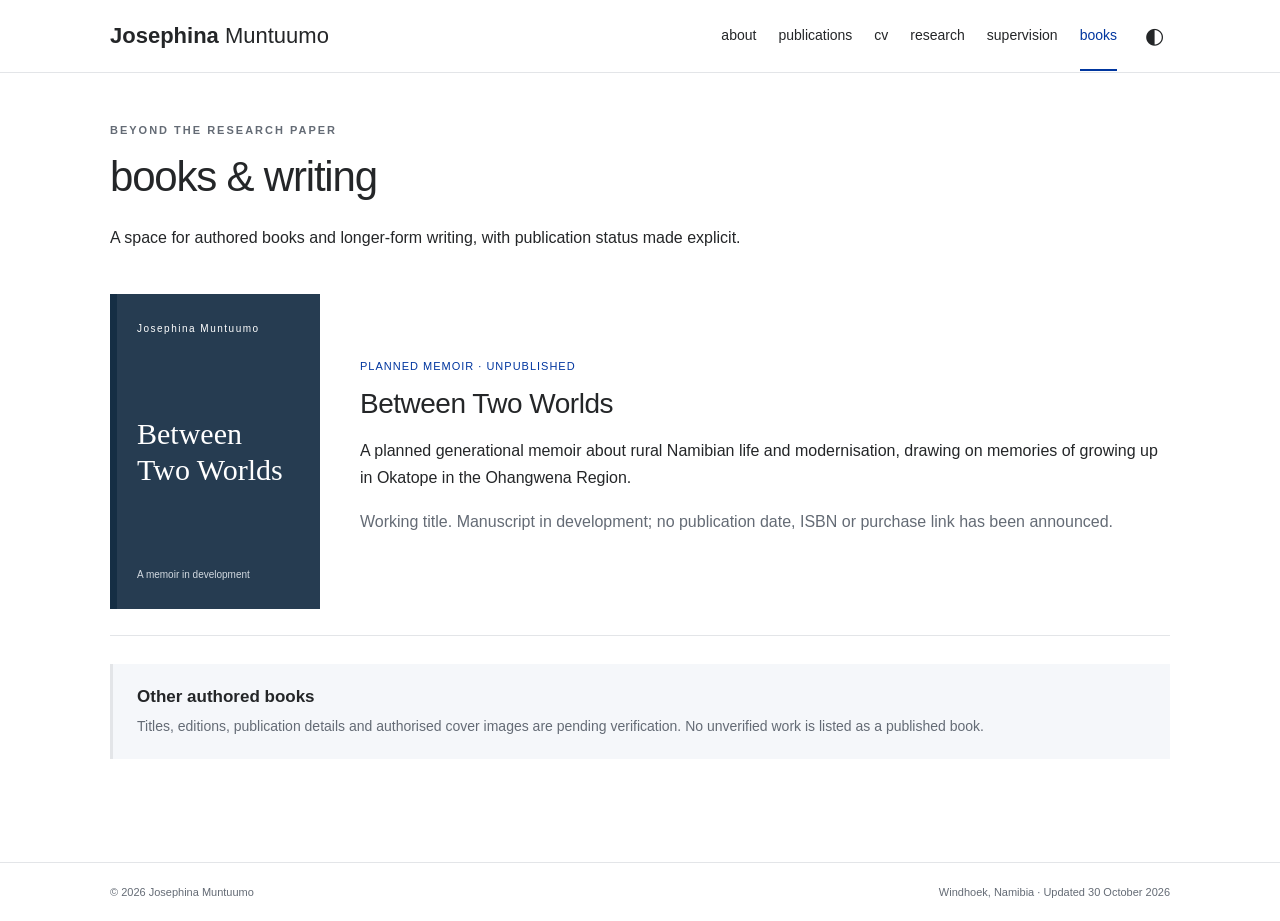
==== books.html @ fdb1cbf7 "Add files via upload" ====
<!doctype html><html lang="en"><head><meta charset="utf-8"><meta name="viewport" content="width=device-width,initial-scale=1"><meta name="description" content="Josephina Muntuumo: academic profile, research, publications and teaching in Namibia."><title>Books & writing · Josephina Muntuumo</title><link rel="icon" href="assets/favicon.svg" type="image/svg+xml"><link rel="stylesheet" href="assets/style.css"><script defer src="assets/site.js"></script></head><body><a class="skip" href="#main">Skip to content</a><header><nav class="wrap" aria-label="Main navigation"><a class="brand" href="index.html"><strong>Josephina</strong> Muntuumo</a><button class="menu" aria-label="Open navigation" aria-expanded="false">☰</button><div class="navlinks"><a href="index.html" >about</a><a href="publications.html" >publications</a><a href="cv.html" >cv</a><a href="research.html" >research</a><a href="supervision.html" >supervision</a><a href="books.html" aria-current="page">books</a><button class="theme" aria-label="Switch colour theme">◐</button></div></nav></header><main id="main" class="wrap"><p class="eyebrow">Beyond the research paper</p><h1>books & writing</h1><p>A space for authored books and longer-form writing, with publication status made explicit.</p><article class="entry book"><div class="book-cover" aria-hidden="true"><span>Josephina Muntuumo</span><strong>Between<br>Two Worlds</strong><small>A memoir in development</small></div><div><span class="status">Planned memoir · unpublished</span><h2>Between Two Worlds</h2><p>A planned generational memoir about rural Namibian life and modernisation, drawing on memories of growing up in Okatope in the Ohangwena Region.</p><p class="muted">Working title. Manuscript in development; no publication date, ISBN or purchase link has been announced.</p></div></article><div class="placeholder"><h3>Other authored books</h3><p>Titles, editions, publication details and authorised cover images are pending verification. No unverified work is listed as a published book.</p></div></main><footer><div class="wrap"><span>© 2026 Josephina Muntuumo</span><span>Windhoek, Namibia · Updated 30 October 2026</span></div></footer></body></html>
---- assets/style.css ----
*{box-sizing:border-box}html{scroll-behavior:smooth;scroll-padding-top:90px}body{--bg:#fff;--text:#242628;--muted:#646b75;--line:#e3e5e8;--accent:#00369f;--soft:#f5f7fa;margin:0;color:var(--text);background:var(--bg);font:16px/1.7 Arial,Helvetica,sans-serif;font-weight:400}body.dark{--bg:#1c1c1d;--text:#e8e8e8;--muted:#afb5bf;--line:#424246;--accent:#97baff;--soft:#26292e}.wrap{width:min(1060px,calc(100% - 48px));margin:auto}header{border-bottom:1px solid var(--line);background:var(--bg);position:sticky;top:0;z-index:10}nav{display:flex;align-items:center;justify-content:space-between;min-height:72px;gap:25px}.brand{font-size:22px;font-weight:300;white-space:nowrap;color:var(--text)}.brand strong{font-weight:700}.navlinks{display:flex;align-items:center;gap:22px}.navlinks a{font-size:14px;color:var(--text);padding:23px 0;position:relative}.navlinks a[aria-current]{color:var(--accent)}.navlinks a[aria-current]:after{content:'';height:2px;position:absolute;bottom:0;left:0;right:0;background:var(--accent)}a{color:var(--accent);text-decoration:none}a:hover{text-decoration:underline}button{font:inherit;cursor:pointer}a:focus-visible,button:focus-visible{outline:3px solid #c08300;outline-offset:4px}.theme{border:0;background:transparent;color:var(--text);font-size:22px}.menu{display:none}main{min-height:80vh;padding:48px 0 75px}h1{font-size:42px;letter-spacing:-1.2px;font-weight:300;line-height:1.2;margin:8px 0 22px}h1 strong{font-weight:700}h2{font-size:28px;line-height:1.25;font-weight:400;letter-spacing:-.5px;margin:38px 0 20px}h3{font-size:17px;line-height:1.5;font-weight:600;margin:0 0 5px}p{margin:0 0 17px}.intro{display:grid;grid-template-columns:265px 1fr;gap:48px;align-items:center;margin-bottom:32px}.portrait{margin:0}.portrait img{width:265px;height:290px;object-fit:cover;object-position:56% center;border-radius:3px}.portrait figcaption{font-size:12px;color:var(--muted);margin-top:9px}.eyebrow{text-transform:uppercase;letter-spacing:2px;color:var(--muted);font-size:11px;font-weight:700;margin-bottom:12px}.roles{font-size:17px;margin-bottom:6px}.affiliation{color:var(--muted);font-size:14px;line-height:1.6}.contact{display:flex;gap:23px;font-size:13px;margin-bottom:20px}blockquote{border-left:4px solid var(--accent);padding:10px 0 10px 24px;margin:30px 0;font-size:21px;line-height:1.6;font-weight:300}.section-title{display:flex;justify-content:space-between;align-items:center;gap:20px;border-bottom:1px solid var(--line);margin:35px 0 12px}.section-title h2{margin:0 0 14px}.section-title>a{font-size:13px;margin-bottom:10px}.news article{display:grid;grid-template-columns:155px 1fr;gap:18px;padding:13px 0;border-bottom:1px solid var(--line)}.news time{font-size:13px;font-weight:600;color:var(--muted)}.news p{margin:0;font-size:15px}.publication{display:grid;grid-template-columns:100px 1fr;gap:28px;padding:22px 0;border-bottom:1px solid var(--line)}.publication p{font-size:14px;margin:4px 0}.venue{margin-top:5px;color:var(--accent);font-size:11px;letter-spacing:1px;font-weight:700}.venue small{display:block;color:var(--muted);font-weight:400;font-size:13px;letter-spacing:0;margin-top:7px}.muted{color:var(--muted)}.button{display:inline-block;border:1px solid var(--line);padding:6px 14px;color:var(--accent);background:var(--bg);border-radius:3px;font-size:14px}.button:hover{border-color:var(--accent)}.button.small{font-size:11px;padding:2px 9px;margin-top:7px}.feature{display:grid;grid-template-columns:1.1fr 1fr;gap:36px;margin-top:48px;padding-top:30px;border-top:1px solid var(--line);align-items:center}.feature h2{margin:0 0 14px}.feature img{width:100%;height:260px;object-fit:cover;border-radius:3px}.smalltext{font-size:12px;margin-top:12px}.status{display:inline-block;color:var(--accent);font-size:11px;letter-spacing:1px;text-transform:uppercase;margin-bottom:10px}.entry{border-bottom:1px solid var(--line);padding:26px 0}.entry h2{margin:0 0 16px}.entry p{max-width:850px}.timeline article{display:grid;grid-template-columns:160px 1fr;gap:25px;border-top:1px solid var(--line);padding:20px 0}.timeline article>span{font-size:13px;color:var(--muted)}.timeline p{margin:0;font-size:15px}.note,.placeholder{padding:20px 24px;background:var(--soft);border-left:3px solid var(--line);font-size:14px;color:var(--muted);margin:28px 0}.placeholder h3{color:var(--text)}.placeholder p{margin-bottom:0}.wide-photo{margin:36px 0}.wide-photo img{width:100%;max-height:480px;object-fit:cover}.wide-photo figcaption{font-size:12px;color:var(--muted)}.topic-list{display:grid;grid-template-columns:1fr 1fr;gap:30px}.book{display:grid;grid-template-columns:210px 1fr;gap:40px;align-items:center}.book-cover{background:#263c51;color:white;aspect-ratio:2/3;padding:26px 20px;display:flex;flex-direction:column;justify-content:space-between;border-left:7px solid #152e44}.book-cover span{font-size:10px;letter-spacing:1.5px}.book-cover strong{font:30px/1.2 Georgia,serif}.book-cover small{font-size:10px;color:#d3dae1}.skip{position:fixed;top:-60px;left:10px;background:var(--bg);z-index:100;padding:10px}.skip:focus{top:10px}footer{border-top:1px solid var(--line);font-size:11px;color:var(--muted);padding:20px 0}footer .wrap{display:flex;justify-content:space-between;gap:20px}@media(max-width:900px){.navlinks{gap:15px}.brand{font-size:19px}.intro{grid-template-columns:220px 1fr;gap:28px}.portrait img{width:220px;height:280px}h1{font-size:35px}.contact{gap:15px}}@media(max-width:720px){.wrap{width:calc(100% - 36px)}nav{min-height:62px;flex-wrap:wrap;gap:0}.menu{display:block;border:0;background:none;color:var(--text);font-size:24px}.navlinks{display:none;flex-basis:100%;flex-wrap:wrap;padding:10px 0 18px;gap:10px 22px}.navlinks.open{display:flex}.navlinks a{padding:5px 0}main{padding-top:30px}.intro{display:flex;flex-direction:column;gap:25px;align-items:stretch}.portrait img{width:100%;height:310px;object-position:center 40%}.portrait figcaption{display:none}h1{font-size:36px}.feature,.book,.topic-list{grid-template-columns:1fr}.feature{gap:20px}.feature img{height:250px}.news article{grid-template-columns:1fr;gap:4px}.publication{grid-template-columns:70px 1fr;gap:15px}.section-title>a{white-space:nowrap}.timeline article{grid-template-columns:1fr;gap:5px}.book-cover{max-width:200px}footer .wrap{flex-direction:column;gap:4px}.contact{flex-wrap:wrap}blockquote{font-size:19px}}@media print{header,footer,.button,.skip{display:none}main{padding:0}.wrap{width:100%}body{font-size:11pt;color:#000;background:white}.timeline article,.entry{break-inside:avoid}a{color:#000}h2{font-size:19pt;margin-top:20px}.note{background:none}}
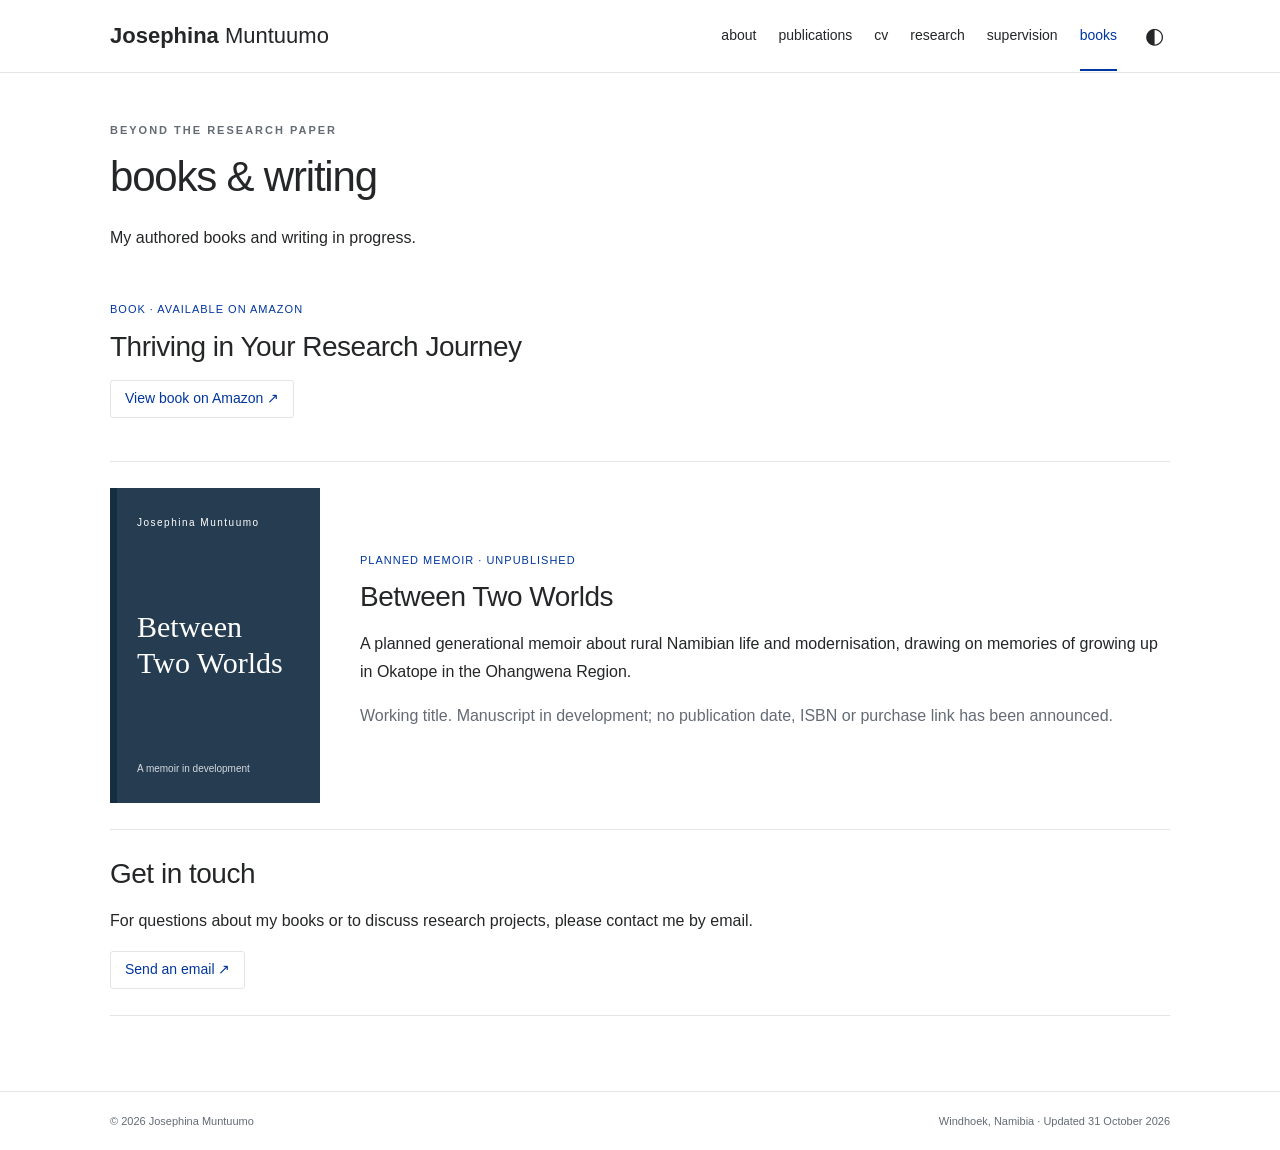
==== commit 9957a8c1: "Revise books.html with new book details Updated the books page to include a new book and revised con" ====
--- a/books.html
+++ b/books.html
@@ -1 +1,105 @@
-<!doctype html><html lang="en"><head><meta charset="utf-8"><meta name="viewport" content="width=device-width,initial-scale=1"><meta name="description" content="Josephina Muntuumo: academic profile, research, publications and teaching in Namibia."><title>Books & writing · Josephina Muntuumo</title><link rel="icon" href="assets/favicon.svg" type="image/svg+xml"><link rel="stylesheet" href="assets/style.css"><script defer src="assets/site.js"></script></head><body><a class="skip" href="#main">Skip to content</a><header><nav class="wrap" aria-label="Main navigation"><a class="brand" href="index.html"><strong>Josephina</strong> Muntuumo</a><button class="menu" aria-label="Open navigation" aria-expanded="false">☰</button><div class="navlinks"><a href="index.html" >about</a><a href="publications.html" >publications</a><a href="cv.html" >cv</a><a href="research.html" >research</a><a href="supervision.html" >supervision</a><a href="books.html" aria-current="page">books</a><button class="theme" aria-label="Switch colour theme">◐</button></div></nav></header><main id="main" class="wrap"><p class="eyebrow">Beyond the research paper</p><h1>books & writing</h1><p>A space for authored books and longer-form writing, with publication status made explicit.</p><article class="entry book"><div class="book-cover" aria-hidden="true"><span>Josephina Muntuumo</span><strong>Between<br>Two Worlds</strong><small>A memoir in development</small></div><div><span class="status">Planned memoir · unpublished</span><h2>Between Two Worlds</h2><p>A planned generational memoir about rural Namibian life and modernisation, drawing on memories of growing up in Okatope in the Ohangwena Region.</p><p class="muted">Working title. Manuscript in development; no publication date, ISBN or purchase link has been announced.</p></div></article><div class="placeholder"><h3>Other authored books</h3><p>Titles, editions, publication details and authorised cover images are pending verification. No unverified work is listed as a published book.</p></div></main><footer><div class="wrap"><span>© 2026 Josephina Muntuumo</span><span>Windhoek, Namibia · Updated 30 October 2026</span></div></footer></body></html>+<!doctype html>
+<html lang="en">
+<head>
+  <meta charset="utf-8">
+  <meta name="viewport" content="width=device-width, initial-scale=1">
+  <meta name="description" content="Books and writing by Josephina Muntuumo.">
+
+  <title>Books &amp; writing · Josephina Muntuumo</title>
+
+  <link rel="icon" href="assets/favicon.svg" type="image/svg+xml">
+  <link rel="stylesheet" href="assets/style.css">
+  <script defer src="assets/site.js"></script>
+</head>
+
+<body>
+  <a class="skip" href="#main">Skip to content</a>
+
+  <header>
+    <nav class="wrap" aria-label="Main navigation">
+      <a class="brand" href="index.html">
+        <strong>Josephina</strong> Muntuumo
+      </a>
+
+      <button
+        class="menu"
+        aria-label="Open navigation"
+        aria-expanded="false"
+      >☰</button>
+
+      <div class="navlinks">
+        <a href="index.html">about</a>
+        <a href="publications.html">publications</a>
+        <a href="cv.html">cv</a>
+        <a href="research.html">research</a>
+        <a href="supervision.html">supervision</a>
+        <a href="books.html" aria-current="page">books</a>
+
+        <button class="theme" aria-label="Switch colour theme">◐</button>
+      </div>
+    </nav>
+  </header>
+
+  <main id="main" class="wrap">
+    <p class="eyebrow">Beyond the research paper</p>
+    <h1>books &amp; writing</h1>
+    <p>My authored books and writing in progress.</p>
+
+    <article class="entry">
+      <span class="status">Book · available on Amazon</span>
+      <h2>Thriving in Your Research Journey</h2>
+
+      <p>
+        <a
+          class="button"
+          href="https://www.amazon.in/Thriving-Your-Research-Journey-Practical-ebook/dp/B0FZW47RBJ"
+        >View book on Amazon ↗</a>
+      </p>
+    </article>
+
+    <article class="entry book">
+      <div class="book-cover" aria-hidden="true">
+        <span>Josephina Muntuumo</span>
+        <strong>Between<br>Two Worlds</strong>
+        <small>A memoir in development</small>
+      </div>
+
+      <div>
+        <span class="status">Planned memoir · unpublished</span>
+        <h2>Between Two Worlds</h2>
+
+        <p>
+          A planned generational memoir about rural Namibian life and
+          modernisation, drawing on memories of growing up in Okatope
+          in the Ohangwena Region.
+        </p>
+
+        <p class="muted">
+          Working title. Manuscript in development; no publication date,
+          ISBN or purchase link has been announced.
+        </p>
+      </div>
+    </article>
+
+    <section class="entry">
+      <h2>Get in touch</h2>
+      <p>
+        For questions about my books or to discuss research projects,
+        please contact me by email.
+      </p>
+
+      <a
+        class="button"
+        href="mailto:jmuntuumo@gmail.com?subject=Books%20and%20research%20enquiry"
+      >Send an email ↗</a>
+    </section>
+  </main>
+
+  <footer>
+    <div class="wrap">
+      <span>© 2026 Josephina Muntuumo</span>
+      <span>Windhoek, Namibia · Updated 31 October 2026</span>
+    </div>
+  </footer>
+</body>
+</html>
